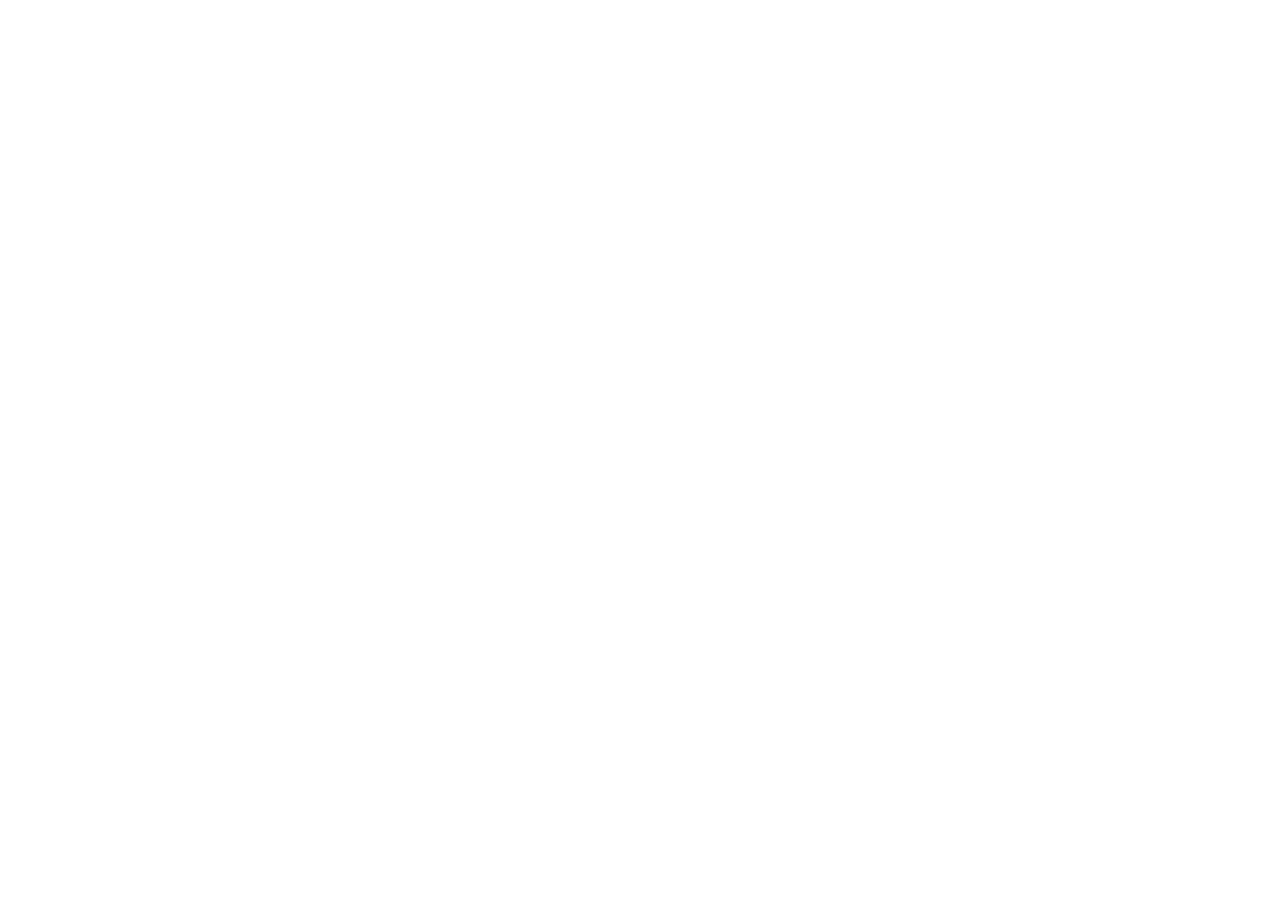
==== index.html @ 64be3cef "Iniciando repositório" ====
<!DOCTYPE html>
<html lang="pt-BR">
<head>
  <meta charset="UTF-8">
  <meta http-equiv="X-UA-Compatible" content="IE=edge">
  <meta name="viewport" content="width=device-width, initial-scale=1.0">

  <!-- <meta name="keywords" content="#">
  <meta name="author" content="Gabriel Ribeiro">
  <meta property="og:title" content="#">
  <meta property="og:description" content="#">
  <meta property="og:url" content="#">
  <meta property="og:image" content="#">
  <meta property="og:image:secure_url" content="#"> 
  <meta property="og:image:type" content="image/png"> 
  <meta property="og:image:width" content="400"> 
  <meta property="og:image:height" content="300"> -->

  <!-- 
  <meta http-equiv="Content-Security-Policy" 
  content="default-src 'self' 'unsafe-inline'; 
  style-src 'self' 'unsafe-inline'; 
  style-src-elem 'self' 'unsafe-inline' https://fonts.googleapis.com;
  img-src 'self' 'unsafe-inline'; 
  font-src 'self' 'unsafe-inline' https://fonts.gstatic.com https://cdn.jsdelivr.net/; 
  script-src 'self' 'unsafe-inline' https://cdn.jsdelivr.net/ https://code.jquery.com/ https://cdnjs.cloudflare.com/; 
  frame-src 'self' 'unsafe-inline';
  connect-src 'self' 'unsafe-inline';">   -->
  
  <link rel="stylesheet" href="./assets/css/style.css">
  <link rel="stylesheet" href="./assets/css/frameworks/highlights-A11Y-dark.css">

  <link rel="shortcut icon" href="./assets/img/#" type="image/x-icon">

  <title>Document</title>

  <script src="./assets/js/frameworks/jquery.js" defer></script>
  <script src="./assets/js/frameworks/bootstrap.js" defer></script>
  <script src="./assets/js/frameworks/pooper.js" defer></script>
  <script src="./assets/js/frameworks/simple-mask-money.js" defer></script>
  <script src="./assets/js/frameworks/highlights.js" defer></script>
  <script src="./assets/js/frameworks/sweet-alert.js" defer></script>
  <script src="./assets/js/frameworks/jquery-mask.js" defer></script>
  <script type="module" src="./assets/js/script.js" defer></script>
</head>
<body>

  <noscript>
    <div class="box-no-script">         
      <div class="texto-pagina-centralizado-alt">
        <h2 class="titulo-texto-pagina-centralizado">Este site não funciona com o 
          <span class="destaque-pagina-centralizado">Javascript desabilitado</span>
        </h2><br>
        <p class="label-texto-pagina-centralizado">Muitos dos recursos usados funcionam através do Javascript e sem ele a navegabilidade e o próprio funcionamento do site são comprometidos</p>
        <p class="label-texto-pagina-centralizado">Portanto, habilite o Javascript e navegue pelo site</p><br>
        <button data-recarrega-pagina class="btn-principal-no-script" id="btn-redirecionar-inicio" name="btn-redirecionar-inicio">Recarregar</button>
      </div>
    </div>
  </noscript>
  
</body>
</html>
---- assets/css/style.css ----
@import url(./frameworks/bootstrap.css);
@import url(./frameworks/bootstrap-icons.css);

@import url(./normalize.css);
@import url(./reset.css);

@import url(./elementos/no-script.css);
@import url(./cores.css);
@import url(./variaveis.css);

html{
  scroll-behavior: smooth;
}

body{
  font-family: '', sans-serif;
}
---- assets/css/frameworks/highlights-A11Y-dark.css ----
.hljs-comment,.hljs-quote{color:#d4d0ab}.hljs-deletion,.hljs-name,.hljs-regexp,.hljs-selector-class,.hljs-selector-id,.hljs-tag,.hljs-template-variable,.hljs-variable{color:#ffa07a}.hljs-built_in,.hljs-builtin-name,.hljs-link,.hljs-literal,.hljs-meta,.hljs-number,.hljs-params,.hljs-type{color:#f5ab35}.hljs-attribute{color:gold}.hljs-addition,.hljs-bullet,.hljs-string,.hljs-symbol{color:#abe338}.hljs-section,.hljs-title{color:#00e0e0}.hljs-keyword,.hljs-selector-tag{color:#dcc6e0}.hljs{display:block;overflow-x:auto;background:#2b2b2b;color:#f8f8f2;padding:.5em}.hljs-emphasis{font-style:italic}.hljs-strong{font-weight:700}@media screen and (-ms-high-contrast:active){.hljs-addition,.hljs-attribute,.hljs-built_in,.hljs-builtin-name,.hljs-bullet,.hljs-comment,.hljs-link,.hljs-literal,.hljs-meta,.hljs-number,.hljs-params,.hljs-quote,.hljs-string,.hljs-symbol,.hljs-type{color:highlight}.hljs-keyword,.hljs-selector-tag{font-weight:700}}
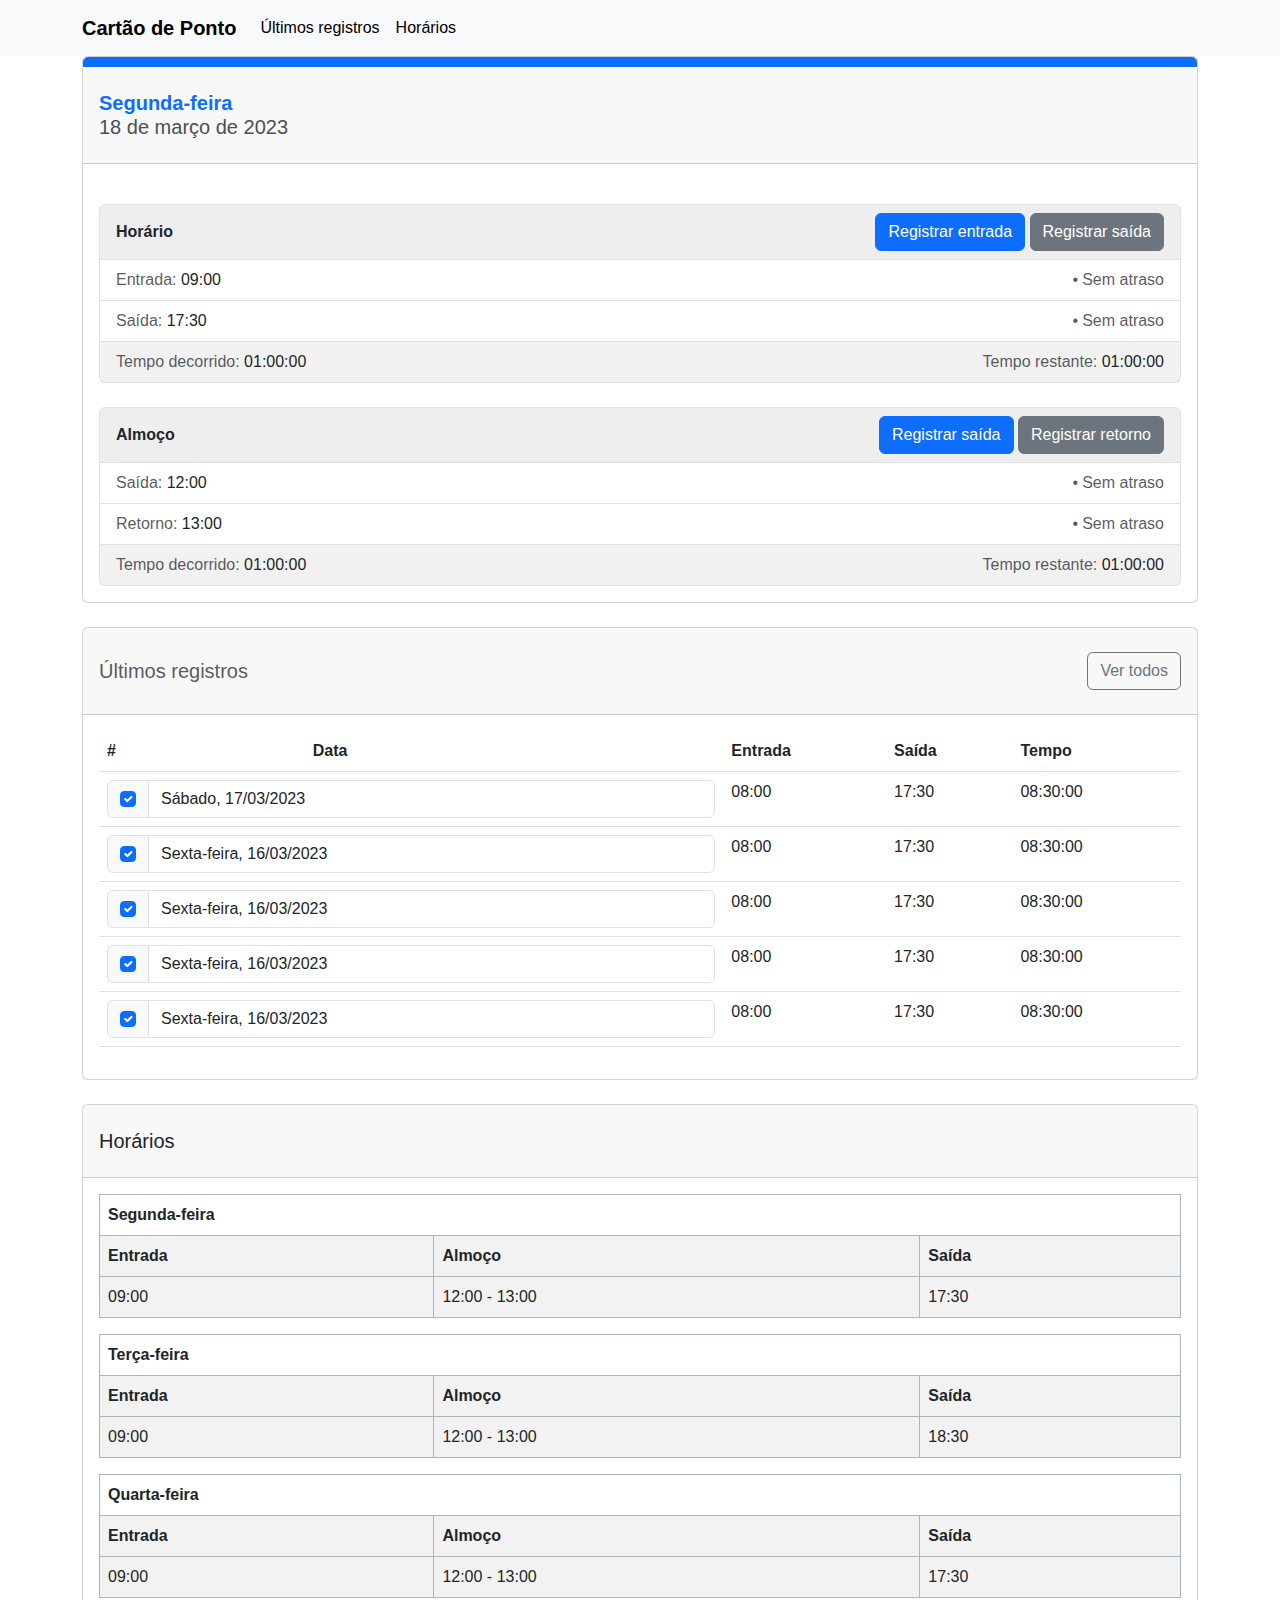
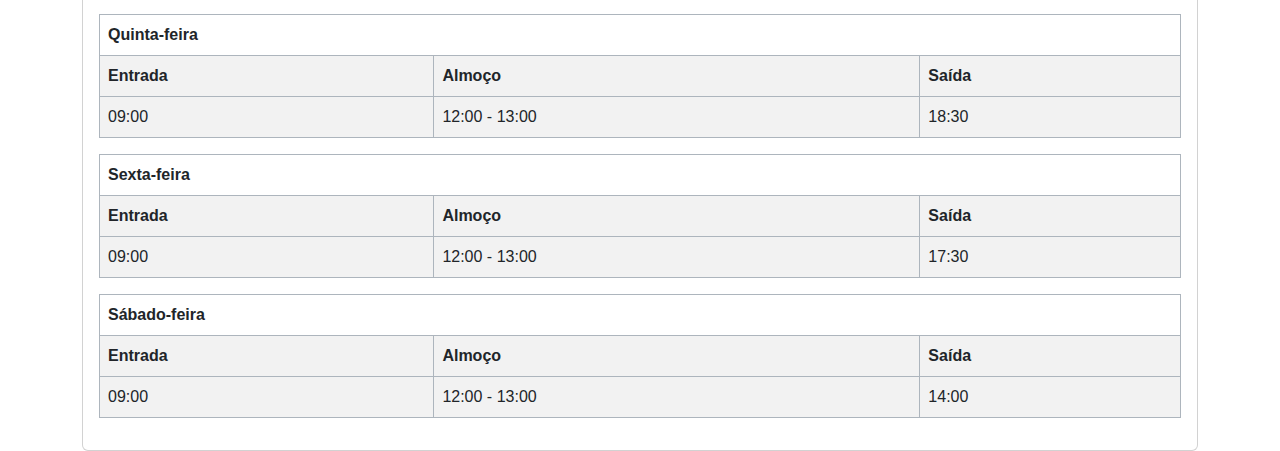
==== commit 368ec148: "Criando componentes e elementos e estilizando" ====
--- a/index.html
+++ b/index.html
@@ -4,36 +4,39 @@
   <meta charset="UTF-8">
   <meta http-equiv="X-UA-Compatible" content="IE=edge">
   <meta name="viewport" content="width=device-width, initial-scale=1.0">
-
-  <!-- <meta name="keywords" content="#">
-  <meta name="author" content="Gabriel Ribeiro">
-  <meta property="og:title" content="#">
-  <meta property="og:description" content="#">
-  <meta property="og:url" content="#">
-  <meta property="og:image" content="#">
-  <meta property="og:image:secure_url" content="#"> 
-  <meta property="og:image:type" content="image/png"> 
-  <meta property="og:image:width" content="400"> 
-  <meta property="og:image:height" content="300"> -->
-
+  
   <!-- 
-  <meta http-equiv="Content-Security-Policy" 
-  content="default-src 'self' 'unsafe-inline'; 
-  style-src 'self' 'unsafe-inline'; 
-  style-src-elem 'self' 'unsafe-inline' https://fonts.googleapis.com;
-  img-src 'self' 'unsafe-inline'; 
-  font-src 'self' 'unsafe-inline' https://fonts.gstatic.com https://cdn.jsdelivr.net/; 
-  script-src 'self' 'unsafe-inline' https://cdn.jsdelivr.net/ https://code.jquery.com/ https://cdnjs.cloudflare.com/; 
-  frame-src 'self' 'unsafe-inline';
-  connect-src 'self' 'unsafe-inline';">   -->
+    <meta name="keywords" content="#">
+    <meta name="author" content="Gabriel Ribeiro">
+    <meta property="og:title" content="#">
+    <meta property="og:description" content="#">
+    <meta property="og:url" content="#">
+    <meta property="og:image" content="#">
+    <meta property="og:image:secure_url" content="#"> 
+    <meta property="og:image:type" content="image/png"> 
+    <meta property="og:image:width" content="400"> 
+    <meta property="og:image:height" content="300"> 
+  -->
+  
+  <!-- 
+    <meta http-equiv="Content-Security-Policy" 
+    content="default-src 'self' 'unsafe-inline'; 
+    style-src 'self' 'unsafe-inline'; 
+    style-src-elem 'self' 'unsafe-inline' https://fonts.googleapis.com;
+    img-src 'self' 'unsafe-inline'; 
+    font-src 'self' 'unsafe-inline' https://fonts.gstatic.com https://cdn.jsdelivr.net/; 
+    script-src 'self' 'unsafe-inline' https://cdn.jsdelivr.net/ https://code.jquery.com/ https://cdnjs.cloudflare.com/; 
+    frame-src 'self' 'unsafe-inline';
+    connect-src 'self' 'unsafe-inline';">   
+  -->
   
   <link rel="stylesheet" href="./assets/css/style.css">
   <link rel="stylesheet" href="./assets/css/frameworks/highlights-A11Y-dark.css">
-
+  
   <link rel="shortcut icon" href="./assets/img/#" type="image/x-icon">
-
+  
   <title>Document</title>
-
+  
   <script src="./assets/js/frameworks/jquery.js" defer></script>
   <script src="./assets/js/frameworks/bootstrap.js" defer></script>
   <script src="./assets/js/frameworks/pooper.js" defer></script>
@@ -44,13 +47,15 @@
   <script type="module" src="./assets/js/script.js" defer></script>
 </head>
 <body>
-
+  
   <noscript>
     <div class="box-no-script">         
       <div class="texto-pagina-centralizado-alt">
-        <h2 class="titulo-texto-pagina-centralizado">Este site não funciona com o 
+        <h2 class="titulo-texto-pagina-centralizado">
+          Este site não funciona com o 
           <span class="destaque-pagina-centralizado">Javascript desabilitado</span>
-        </h2><br>
+        </h2>
+        <br>
         <p class="label-texto-pagina-centralizado">Muitos dos recursos usados funcionam através do Javascript e sem ele a navegabilidade e o próprio funcionamento do site são comprometidos</p>
         <p class="label-texto-pagina-centralizado">Portanto, habilite o Javascript e navegue pelo site</p><br>
         <button data-recarrega-pagina class="btn-principal-no-script" id="btn-redirecionar-inicio" name="btn-redirecionar-inicio">Recarregar</button>
@@ -58,5 +63,312 @@
     </div>
   </noscript>
   
+  <header class="cabecalho">
+    <nav class="navbar navbar-expand-lg bg-body-tertiary">
+      <div class="container container-fluid">
+        <a class="navbar-brand bold" href="#">Cartão de Ponto</a>
+        <button class="navbar-toggler box-desabilitado" type="button" data-bs-toggle="collapse" data-bs-target="#navbarNav" aria-controls="navbarNav" aria-expanded="false" aria-label="Toggle navigation">
+          <span class="navbar-toggler-icon"></span>
+        </button>
+        <div class="collapse navbar-collapse" id="navbarNav">
+          <ul class="navbar-nav">
+            <li class="nav-item">
+              <a class="nav-link active" aria-current="page" href="#">Últimos registros</a>
+            </li>
+            <li class="nav-item">
+              <a class="nav-link active" aria-current="page" href="#">Horários</a>
+            </li>
+          </ul>
+        </div>
+      </div>
+    </nav>
+  </header>
+
+  <main class="principal">
+    <div class="container">
+      <div class="card">
+        <span class="tag-destaque"></span>
+        <div class="card-header">
+          <h5 class="text-primary bold">Segunda-feira</h5>
+          <h5 class="text-dark-emphasis">18 de março de 2023</h5>
+        </div><br>
+        <div class="card-body">
+          <ul class="list-group">
+            <li class="list-group-item d-flex align-items-center justify-content-between list-group-title">
+              <b>Horário</b>
+              <div>
+                <button type="button" class="btn btn-primary">Registrar entrada</button>
+                <button type="button" class="btn btn-secondary">Registrar saída</button>
+              </div>
+            </li>
+            <li class="list-group-item d-flex align-items-center justify-content-between">
+              <div>
+                <span class="text-muted">Entrada:</span>
+                <span>09:00</span>
+              </div>
+              <span class="text-muted contador-atraso">Sem atraso</span>
+            </li>
+            <li class="list-group-item d-flex align-items-center justify-content-between">
+              <div>
+                <span class="text-muted">Saída:</span>
+                <span>17:30</span>
+              </div>
+              <span class="text-muted contador-atraso">Sem atraso</span>
+            </li>
+            <li class="list-group-item contador-periodos">
+              <div>
+                <span class="text-muted">Tempo decorrido:</span>
+                <span>01:00:00</span>
+              </div>
+              <div>
+                <span class="text-muted">Tempo restante:</span>
+                <span>01:00:00</span>
+              </div>
+            </li>
+          </ul><br>
+          <ul class="list-group">
+            <li class="list-group-item d-flex align-items-center justify-content-between list-group-title">
+              <b>Almoço</b>
+              <div>
+                <button type="button" class="btn btn-primary">Registrar saída</button>
+                <button type="button" class="btn btn-secondary">Registrar retorno</button>
+              </div>
+            </li>
+            <li class="list-group-item d-flex align-items-center justify-content-between">
+              <div>
+                <span class="text-muted">Saída:</span>
+                <span>12:00</span>
+              </div>
+              <span class="text-muted contador-atraso">Sem atraso</span>
+            </li>
+            <li class="list-group-item d-flex align-items-center justify-content-between">
+              <div>
+                <span class="text-muted">Retorno:</span>
+                <span>13:00</span>
+              </div>
+              <span class="text-muted contador-atraso">Sem atraso</span>
+            </li>
+            <li class="list-group-item contador-periodos">
+              <div>
+                <span class="text-muted">Tempo decorrido:</span>
+                <span>01:00:00</span>
+              </div>
+              <div>
+                <span class="text-muted">Tempo restante:</span>
+                <span>01:00:00</span>
+              </div>
+            </li>
+          </ul>
+        </div>
+      </div>
+
+      <br>
+
+      <div class="card">
+        <div class="card-header d-flex justify-content-between align-items-center">
+          <h5 class="text-muted">Últimos registros</h5>
+          <button type="button" class="btn btn-outline-secondary">Ver todos</button>
+        </div>
+        <div class="card-body">
+          <table class="table table-hover">
+            <thead>
+              <tr>
+                <th scope="col">#</th>
+                <th scope="col">Data</th>
+                <th scope="col">Entrada</th>
+                <th scope="col">Saída</th>
+                <th scope="col">Tempo</th>
+              </tr>
+            </thead>
+            <tbody>
+              <tr>
+                <td scope="row" colspan="2">
+                  <div class="input-group">
+                    <div class="input-group-text">
+                      <input class="form-check-input mt-0" type="checkbox" checked>
+                    </div>
+                    <input type="text" class="form-control" value="Sábado, 17/03/2023" disabled>
+                  </div>
+                </td>
+                <td>08:00</td>
+                <td>17:30</td>
+                <td>08:30:00</td>
+              </tr>
+              <tr>
+                <td scope="row" colspan="2">
+                  <div class="input-group">
+                    <div class="input-group-text">
+                      <input class="form-check-input mt-0" type="checkbox" checked>
+                    </div>
+                    <input type="text" class="form-control" value="Sexta-feira, 16/03/2023" disabled>
+                  </div>
+                </td>
+                <td>08:00</td>
+                <td>17:30</td>
+                <td>08:30:00</td>
+              </tr>
+              <tr>
+                <td scope="row" colspan="2">
+                  <div class="input-group">
+                    <div class="input-group-text">
+                      <input class="form-check-input mt-0" type="checkbox" checked>
+                    </div>
+                    <input type="text" class="form-control" value="Sexta-feira, 16/03/2023" disabled>
+                  </div>
+                </td>
+                <td>08:00</td>
+                <td>17:30</td>
+                <td>08:30:00</td>
+              </tr>
+              <tr>
+                <td scope="row" colspan="2">
+                  <div class="input-group">
+                    <div class="input-group-text">
+                      <input class="form-check-input mt-0" type="checkbox" checked>
+                    </div>
+                    <input type="text" class="form-control" value="Sexta-feira, 16/03/2023" disabled>
+                  </div>
+                </td>
+                <td>08:00</td>
+                <td>17:30</td>
+                <td>08:30:00</td>
+              </tr>
+              <tr>
+                <td scope="row" colspan="2">
+                  <div class="input-group">
+                    <div class="input-group-text">
+                      <input class="form-check-input mt-0" type="checkbox" checked>
+                    </div>
+                    <input type="text" class="form-control" value="Sexta-feira, 16/03/2023" disabled>
+                  </div>
+                </td>
+                <td>08:00</td>
+                <td>17:30</td>
+                <td>08:30:00</td>
+              </tr>
+            </tbody>
+          </table>
+        </div>
+      </div>
+
+      <br>
+
+      <div class="card">
+        <div class="card-header">
+          <h5>Horários</h5>
+        </div>
+        <div class="card-body">
+          <table class="table table-bordered border-dark-subtle table-striped table-hover">
+            <thead>
+              <th colspan="3">Segunda-feira</th>
+            </thead>
+            <tr>
+              <th>Entrada</th>
+              <th>Almoço</th>
+              <th>Saída</th>
+            </tr>
+            <tbody>
+              <tr>
+                <td>09:00</td>
+                <td>12:00 - 13:00</td>
+                <td>17:30</td>
+              </tr>
+            </tbody>
+          </table>
+
+          <table class="table table-bordered border-dark-subtle table-striped table-hover">
+            <thead>
+              <th colspan="3">Terça-feira</th>
+            </thead>
+            <tr>
+              <th>Entrada</th>
+              <th>Almoço</th>
+              <th>Saída</th>
+            </tr>
+            <tbody>
+              <tr>
+                <td>09:00</td>
+                <td>12:00 - 13:00</td>
+                <td>18:30</td>
+              </tr>
+            </tbody>
+          </table>
+
+          <table class="table table-bordered border-dark-subtle table-striped table-hover">
+            <thead>
+              <th colspan="3">Quarta-feira</th>
+            </thead>
+            <tr>
+              <th>Entrada</th>
+              <th>Almoço</th>
+              <th>Saída</th>
+            </tr>
+            <tbody>
+              <tr>
+                <td>09:00</td>
+                <td>12:00 - 13:00</td>
+                <td>17:30</td>
+              </tr>
+            </tbody>
+          </table>
+
+          <table class="table table-bordered border-dark-subtle table-striped table-hover">
+            <thead>
+              <th colspan="3">Quinta-feira</th>
+            </thead>
+            <tr>
+              <th>Entrada</th>
+              <th>Almoço</th>
+              <th>Saída</th>
+            </tr>
+            <tbody>
+              <tr>
+                <td>09:00</td>
+                <td>12:00 - 13:00</td>
+                <td>18:30</td>
+              </tr>
+            </tbody>
+          </table>
+
+          <table class="table table-bordered border-dark-subtle table-striped table-hover">
+            <thead>
+              <th colspan="3">Sexta-feira</th>
+            </thead>
+            <tr>
+              <th>Entrada</th>
+              <th>Almoço</th>
+              <th>Saída</th>
+            </tr>
+            <tbody>
+              <tr>
+                <td>09:00</td>
+                <td>12:00 - 13:00</td>
+                <td>17:30</td>
+              </tr>
+            </tbody>
+          </table>
+
+          <table class="table table-bordered border-dark-subtle table-striped table-hover">
+            <thead>
+              <th colspan="3">Sábado-feira</th>
+            </thead>
+            <tr>
+              <th>Entrada</th>
+              <th>Almoço</th>
+              <th>Saída</th>
+            </tr>
+            <tbody>
+              <tr>
+                <td>09:00</td>
+                <td>12:00 - 13:00</td>
+                <td>14:00</td>
+              </tr>
+            </tbody>
+          </table>
+        </div>
+      </div>
+    </div>
+  </main>
+  
 </body>
 </html>--- a/assets/css/style.css
+++ b/assets/css/style.css
@@ -8,10 +8,57 @@
 @import url(./cores.css);
 @import url(./variaveis.css);
 
+@import url(./elementos/principal.css);
+
 html{
   scroll-behavior: smooth;
 }
 
 body{
-  font-family: '', sans-serif;
+  font-family: 'Inter', sans-serif;
+}
+
+.box-desabilitado{
+  box-shadow: none !important;
+  outline: none !important;
+}
+
+.card-header{
+  padding: 1.5rem 1rem;
+}
+
+.bold{
+  font-weight: 700;
+}
+
+.tag-destaque{
+  border: 1px solid #0D6EFD;
+  background-color: #0D6EFD;
+  display: inline-block;
+  border-radius: 5px 5px 0 0;
+  padding: 0.25rem;
+  text-transform: uppercase;
+}
+
+.table-hover input[type='text']{
+  background-color: #FFF !important;
+}
+
+.contador-atraso::before{
+  display: inline-block;
+  content: "•";
+  margin-right: 0.25rem;
+}
+
+.list-group-title{
+  background-color: #EEE;
+  font-size: 1rem;
+}
+
+.contador-periodos{
+  background-color: #F1F1F1;
+
+  display: flex;
+  justify-content: space-between;
+  align-items: center;
 }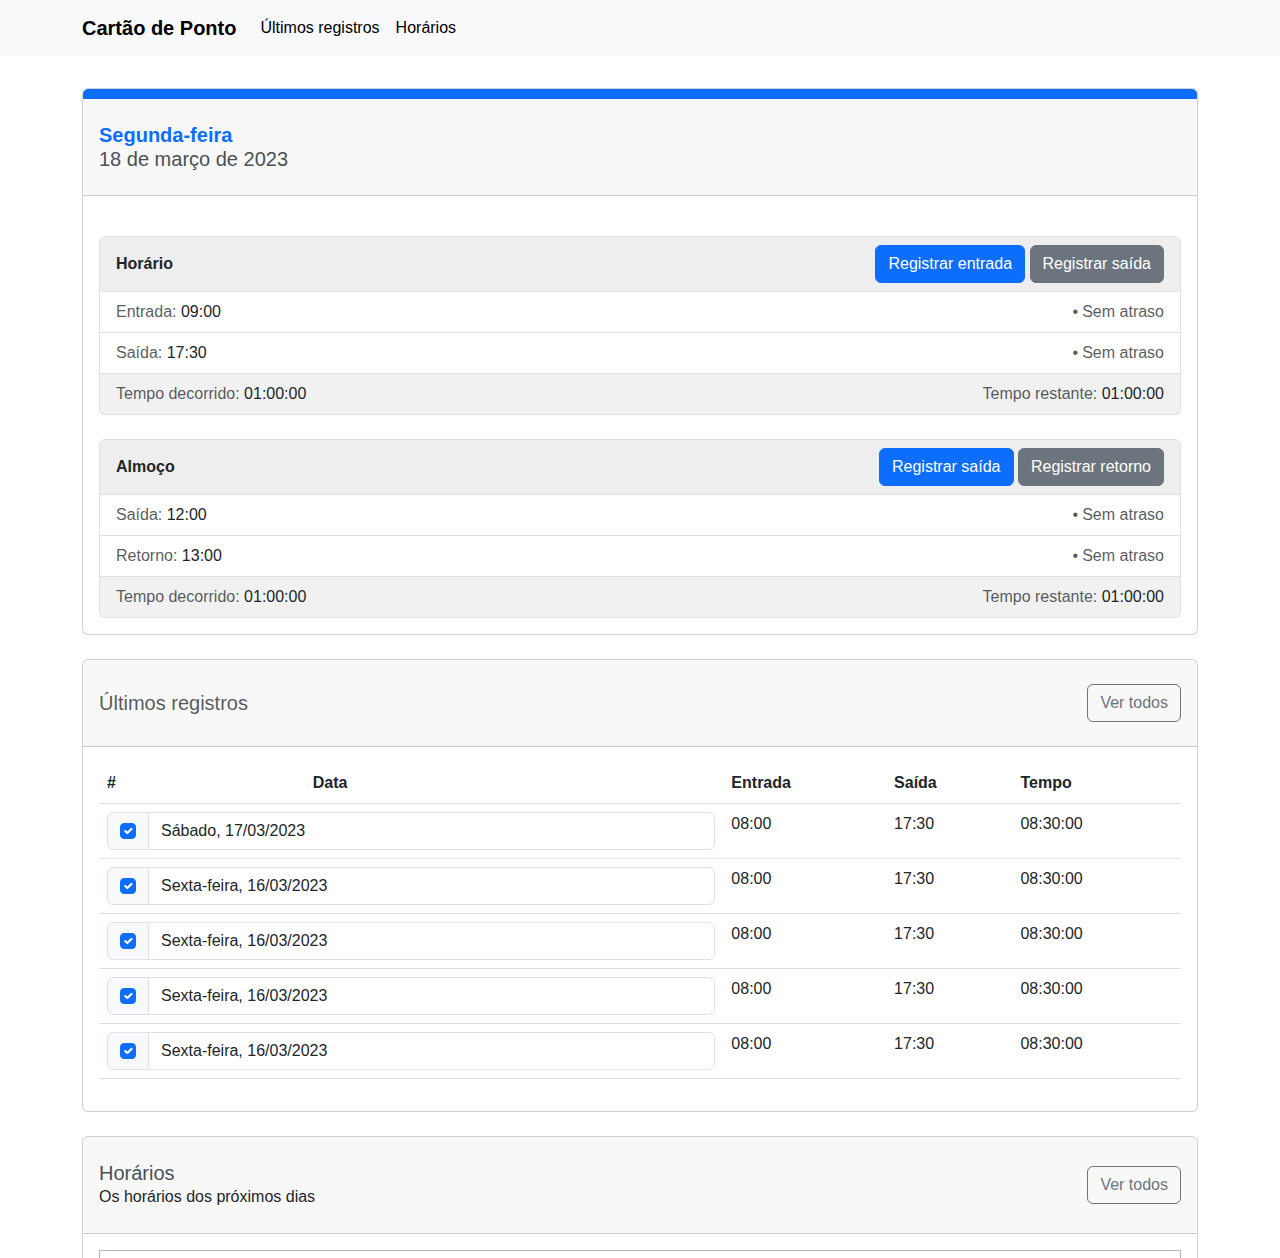
==== commit b2db45be: "Organizando arquivos" ====
--- a/index.html
+++ b/index.html
@@ -1,374 +1,13 @@
 <!DOCTYPE html>
-<html lang="pt-BR">
+<html lang="en">
 <head>
   <meta charset="UTF-8">
   <meta http-equiv="X-UA-Compatible" content="IE=edge">
   <meta name="viewport" content="width=device-width, initial-scale=1.0">
-  
-  <!-- 
-    <meta name="keywords" content="#">
-    <meta name="author" content="Gabriel Ribeiro">
-    <meta property="og:title" content="#">
-    <meta property="og:description" content="#">
-    <meta property="og:url" content="#">
-    <meta property="og:image" content="#">
-    <meta property="og:image:secure_url" content="#"> 
-    <meta property="og:image:type" content="image/png"> 
-    <meta property="og:image:width" content="400"> 
-    <meta property="og:image:height" content="300"> 
-  -->
-  
-  <!-- 
-    <meta http-equiv="Content-Security-Policy" 
-    content="default-src 'self' 'unsafe-inline'; 
-    style-src 'self' 'unsafe-inline'; 
-    style-src-elem 'self' 'unsafe-inline' https://fonts.googleapis.com;
-    img-src 'self' 'unsafe-inline'; 
-    font-src 'self' 'unsafe-inline' https://fonts.gstatic.com https://cdn.jsdelivr.net/; 
-    script-src 'self' 'unsafe-inline' https://cdn.jsdelivr.net/ https://code.jquery.com/ https://cdnjs.cloudflare.com/; 
-    frame-src 'self' 'unsafe-inline';
-    connect-src 'self' 'unsafe-inline';">   
-  -->
-  
-  <link rel="stylesheet" href="./assets/css/style.css">
-  <link rel="stylesheet" href="./assets/css/frameworks/highlights-A11Y-dark.css">
-  
-  <link rel="shortcut icon" href="./assets/img/#" type="image/x-icon">
-  
   <title>Document</title>
-  
-  <script src="./assets/js/frameworks/jquery.js" defer></script>
-  <script src="./assets/js/frameworks/bootstrap.js" defer></script>
-  <script src="./assets/js/frameworks/pooper.js" defer></script>
-  <script src="./assets/js/frameworks/simple-mask-money.js" defer></script>
-  <script src="./assets/js/frameworks/highlights.js" defer></script>
-  <script src="./assets/js/frameworks/sweet-alert.js" defer></script>
-  <script src="./assets/js/frameworks/jquery-mask.js" defer></script>
-  <script type="module" src="./assets/js/script.js" defer></script>
+  <meta http-equiv="refresh" content="0; URL='./view/index.html'"/>
 </head>
 <body>
   
-  <noscript>
-    <div class="box-no-script">         
-      <div class="texto-pagina-centralizado-alt">
-        <h2 class="titulo-texto-pagina-centralizado">
-          Este site não funciona com o 
-          <span class="destaque-pagina-centralizado">Javascript desabilitado</span>
-        </h2>
-        <br>
-        <p class="label-texto-pagina-centralizado">Muitos dos recursos usados funcionam através do Javascript e sem ele a navegabilidade e o próprio funcionamento do site são comprometidos</p>
-        <p class="label-texto-pagina-centralizado">Portanto, habilite o Javascript e navegue pelo site</p><br>
-        <button data-recarrega-pagina class="btn-principal-no-script" id="btn-redirecionar-inicio" name="btn-redirecionar-inicio">Recarregar</button>
-      </div>
-    </div>
-  </noscript>
-  
-  <header class="cabecalho">
-    <nav class="navbar navbar-expand-lg bg-body-tertiary">
-      <div class="container container-fluid">
-        <a class="navbar-brand bold" href="#">Cartão de Ponto</a>
-        <button class="navbar-toggler box-desabilitado" type="button" data-bs-toggle="collapse" data-bs-target="#navbarNav" aria-controls="navbarNav" aria-expanded="false" aria-label="Toggle navigation">
-          <span class="navbar-toggler-icon"></span>
-        </button>
-        <div class="collapse navbar-collapse" id="navbarNav">
-          <ul class="navbar-nav">
-            <li class="nav-item">
-              <a class="nav-link active" aria-current="page" href="#">Últimos registros</a>
-            </li>
-            <li class="nav-item">
-              <a class="nav-link active" aria-current="page" href="#">Horários</a>
-            </li>
-          </ul>
-        </div>
-      </div>
-    </nav>
-  </header>
-
-  <main class="principal">
-    <div class="container">
-      <div class="card">
-        <span class="tag-destaque"></span>
-        <div class="card-header">
-          <h5 class="text-primary bold">Segunda-feira</h5>
-          <h5 class="text-dark-emphasis">18 de março de 2023</h5>
-        </div><br>
-        <div class="card-body">
-          <ul class="list-group">
-            <li class="list-group-item d-flex align-items-center justify-content-between list-group-title">
-              <b>Horário</b>
-              <div>
-                <button type="button" class="btn btn-primary">Registrar entrada</button>
-                <button type="button" class="btn btn-secondary">Registrar saída</button>
-              </div>
-            </li>
-            <li class="list-group-item d-flex align-items-center justify-content-between">
-              <div>
-                <span class="text-muted">Entrada:</span>
-                <span>09:00</span>
-              </div>
-              <span class="text-muted contador-atraso">Sem atraso</span>
-            </li>
-            <li class="list-group-item d-flex align-items-center justify-content-between">
-              <div>
-                <span class="text-muted">Saída:</span>
-                <span>17:30</span>
-              </div>
-              <span class="text-muted contador-atraso">Sem atraso</span>
-            </li>
-            <li class="list-group-item contador-periodos">
-              <div>
-                <span class="text-muted">Tempo decorrido:</span>
-                <span>01:00:00</span>
-              </div>
-              <div>
-                <span class="text-muted">Tempo restante:</span>
-                <span>01:00:00</span>
-              </div>
-            </li>
-          </ul><br>
-          <ul class="list-group">
-            <li class="list-group-item d-flex align-items-center justify-content-between list-group-title">
-              <b>Almoço</b>
-              <div>
-                <button type="button" class="btn btn-primary">Registrar saída</button>
-                <button type="button" class="btn btn-secondary">Registrar retorno</button>
-              </div>
-            </li>
-            <li class="list-group-item d-flex align-items-center justify-content-between">
-              <div>
-                <span class="text-muted">Saída:</span>
-                <span>12:00</span>
-              </div>
-              <span class="text-muted contador-atraso">Sem atraso</span>
-            </li>
-            <li class="list-group-item d-flex align-items-center justify-content-between">
-              <div>
-                <span class="text-muted">Retorno:</span>
-                <span>13:00</span>
-              </div>
-              <span class="text-muted contador-atraso">Sem atraso</span>
-            </li>
-            <li class="list-group-item contador-periodos">
-              <div>
-                <span class="text-muted">Tempo decorrido:</span>
-                <span>01:00:00</span>
-              </div>
-              <div>
-                <span class="text-muted">Tempo restante:</span>
-                <span>01:00:00</span>
-              </div>
-            </li>
-          </ul>
-        </div>
-      </div>
-
-      <br>
-
-      <div class="card">
-        <div class="card-header d-flex justify-content-between align-items-center">
-          <h5 class="text-muted">Últimos registros</h5>
-          <button type="button" class="btn btn-outline-secondary">Ver todos</button>
-        </div>
-        <div class="card-body">
-          <table class="table table-hover">
-            <thead>
-              <tr>
-                <th scope="col">#</th>
-                <th scope="col">Data</th>
-                <th scope="col">Entrada</th>
-                <th scope="col">Saída</th>
-                <th scope="col">Tempo</th>
-              </tr>
-            </thead>
-            <tbody>
-              <tr>
-                <td scope="row" colspan="2">
-                  <div class="input-group">
-                    <div class="input-group-text">
-                      <input class="form-check-input mt-0" type="checkbox" checked>
-                    </div>
-                    <input type="text" class="form-control" value="Sábado, 17/03/2023" disabled>
-                  </div>
-                </td>
-                <td>08:00</td>
-                <td>17:30</td>
-                <td>08:30:00</td>
-              </tr>
-              <tr>
-                <td scope="row" colspan="2">
-                  <div class="input-group">
-                    <div class="input-group-text">
-                      <input class="form-check-input mt-0" type="checkbox" checked>
-                    </div>
-                    <input type="text" class="form-control" value="Sexta-feira, 16/03/2023" disabled>
-                  </div>
-                </td>
-                <td>08:00</td>
-                <td>17:30</td>
-                <td>08:30:00</td>
-              </tr>
-              <tr>
-                <td scope="row" colspan="2">
-                  <div class="input-group">
-                    <div class="input-group-text">
-                      <input class="form-check-input mt-0" type="checkbox" checked>
-                    </div>
-                    <input type="text" class="form-control" value="Sexta-feira, 16/03/2023" disabled>
-                  </div>
-                </td>
-                <td>08:00</td>
-                <td>17:30</td>
-                <td>08:30:00</td>
-              </tr>
-              <tr>
-                <td scope="row" colspan="2">
-                  <div class="input-group">
-                    <div class="input-group-text">
-                      <input class="form-check-input mt-0" type="checkbox" checked>
-                    </div>
-                    <input type="text" class="form-control" value="Sexta-feira, 16/03/2023" disabled>
-                  </div>
-                </td>
-                <td>08:00</td>
-                <td>17:30</td>
-                <td>08:30:00</td>
-              </tr>
-              <tr>
-                <td scope="row" colspan="2">
-                  <div class="input-group">
-                    <div class="input-group-text">
-                      <input class="form-check-input mt-0" type="checkbox" checked>
-                    </div>
-                    <input type="text" class="form-control" value="Sexta-feira, 16/03/2023" disabled>
-                  </div>
-                </td>
-                <td>08:00</td>
-                <td>17:30</td>
-                <td>08:30:00</td>
-              </tr>
-            </tbody>
-          </table>
-        </div>
-      </div>
-
-      <br>
-
-      <div class="card">
-        <div class="card-header">
-          <h5>Horários</h5>
-        </div>
-        <div class="card-body">
-          <table class="table table-bordered border-dark-subtle table-striped table-hover">
-            <thead>
-              <th colspan="3">Segunda-feira</th>
-            </thead>
-            <tr>
-              <th>Entrada</th>
-              <th>Almoço</th>
-              <th>Saída</th>
-            </tr>
-            <tbody>
-              <tr>
-                <td>09:00</td>
-                <td>12:00 - 13:00</td>
-                <td>17:30</td>
-              </tr>
-            </tbody>
-          </table>
-
-          <table class="table table-bordered border-dark-subtle table-striped table-hover">
-            <thead>
-              <th colspan="3">Terça-feira</th>
-            </thead>
-            <tr>
-              <th>Entrada</th>
-              <th>Almoço</th>
-              <th>Saída</th>
-            </tr>
-            <tbody>
-              <tr>
-                <td>09:00</td>
-                <td>12:00 - 13:00</td>
-                <td>18:30</td>
-              </tr>
-            </tbody>
-          </table>
-
-          <table class="table table-bordered border-dark-subtle table-striped table-hover">
-            <thead>
-              <th colspan="3">Quarta-feira</th>
-            </thead>
-            <tr>
-              <th>Entrada</th>
-              <th>Almoço</th>
-              <th>Saída</th>
-            </tr>
-            <tbody>
-              <tr>
-                <td>09:00</td>
-                <td>12:00 - 13:00</td>
-                <td>17:30</td>
-              </tr>
-            </tbody>
-          </table>
-
-          <table class="table table-bordered border-dark-subtle table-striped table-hover">
-            <thead>
-              <th colspan="3">Quinta-feira</th>
-            </thead>
-            <tr>
-              <th>Entrada</th>
-              <th>Almoço</th>
-              <th>Saída</th>
-            </tr>
-            <tbody>
-              <tr>
-                <td>09:00</td>
-                <td>12:00 - 13:00</td>
-                <td>18:30</td>
-              </tr>
-            </tbody>
-          </table>
-
-          <table class="table table-bordered border-dark-subtle table-striped table-hover">
-            <thead>
-              <th colspan="3">Sexta-feira</th>
-            </thead>
-            <tr>
-              <th>Entrada</th>
-              <th>Almoço</th>
-              <th>Saída</th>
-            </tr>
-            <tbody>
-              <tr>
-                <td>09:00</td>
-                <td>12:00 - 13:00</td>
-                <td>17:30</td>
-              </tr>
-            </tbody>
-          </table>
-
-          <table class="table table-bordered border-dark-subtle table-striped table-hover">
-            <thead>
-              <th colspan="3">Sábado-feira</th>
-            </thead>
-            <tr>
-              <th>Entrada</th>
-              <th>Almoço</th>
-              <th>Saída</th>
-            </tr>
-            <tbody>
-              <tr>
-                <td>09:00</td>
-                <td>12:00 - 13:00</td>
-                <td>14:00</td>
-              </tr>
-            </tbody>
-          </table>
-        </div>
-      </div>
-    </div>
-  </main>
-  
 </body>
 </html>